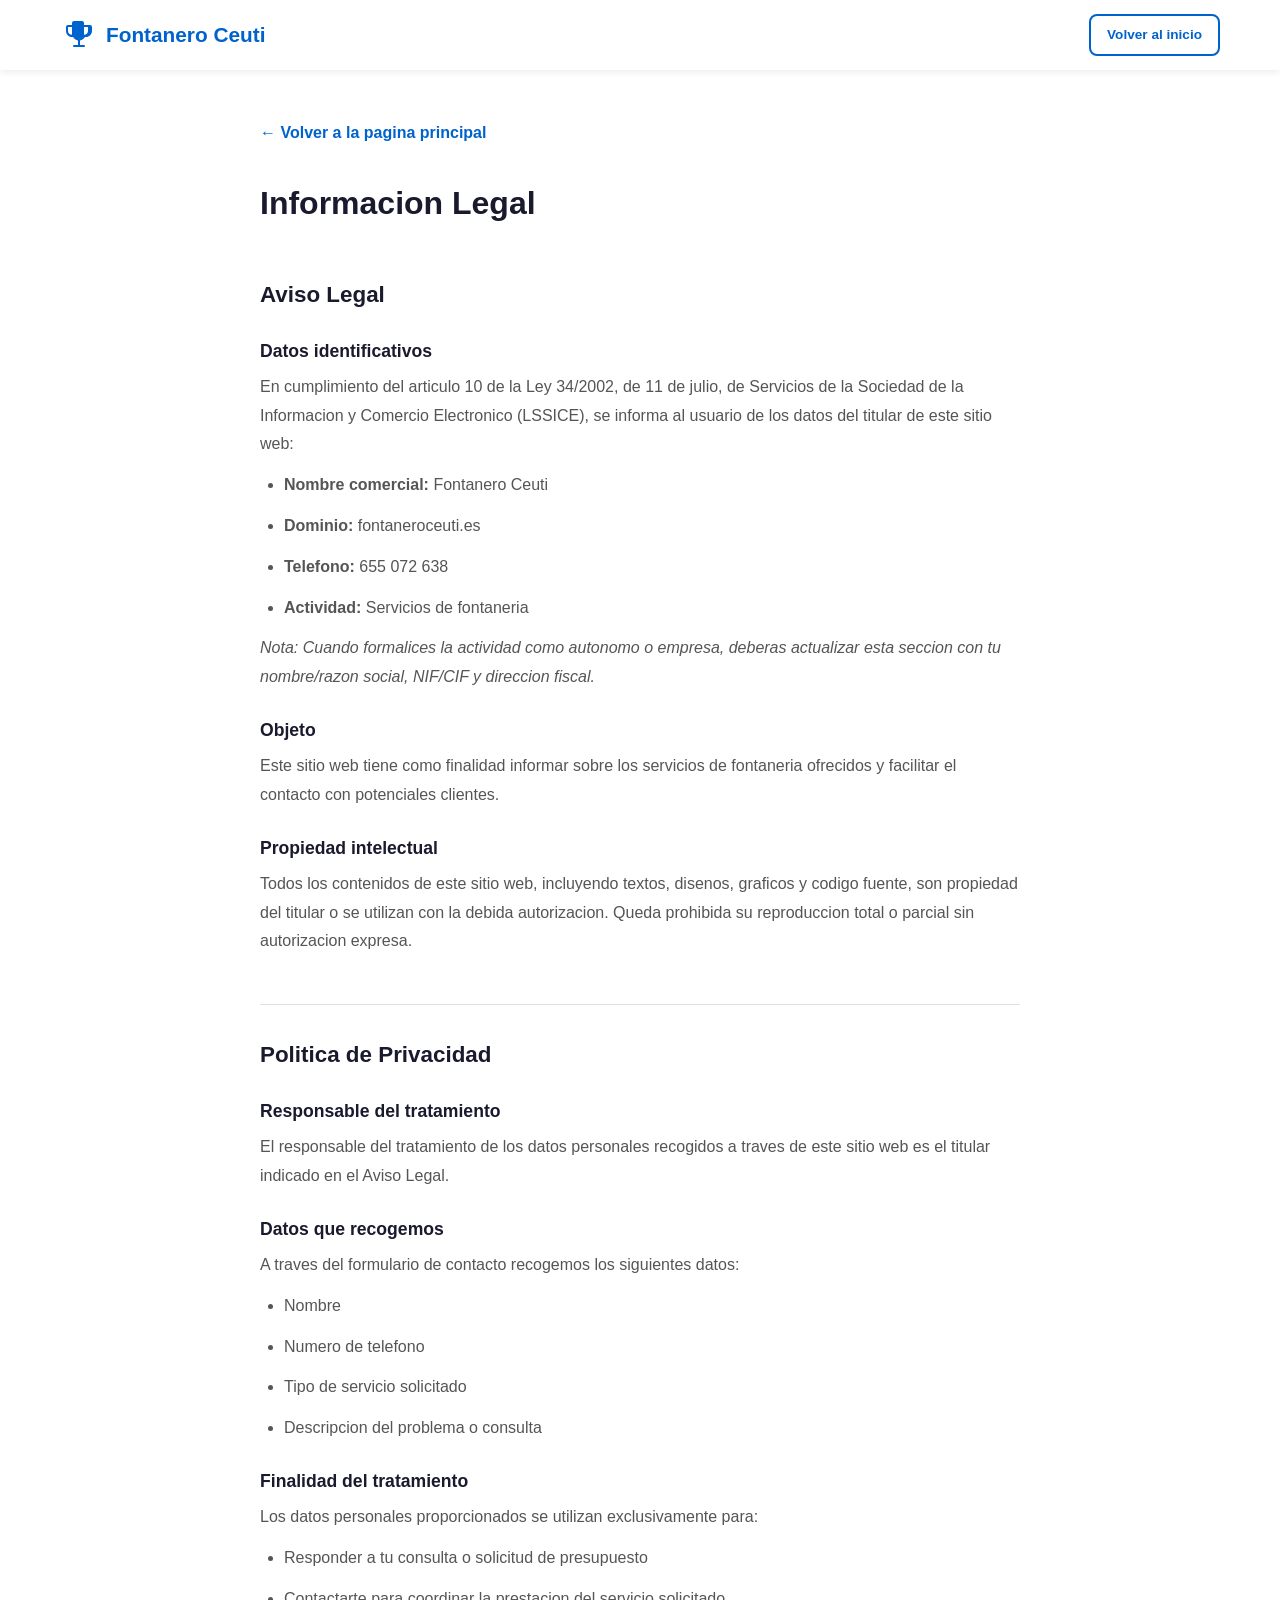
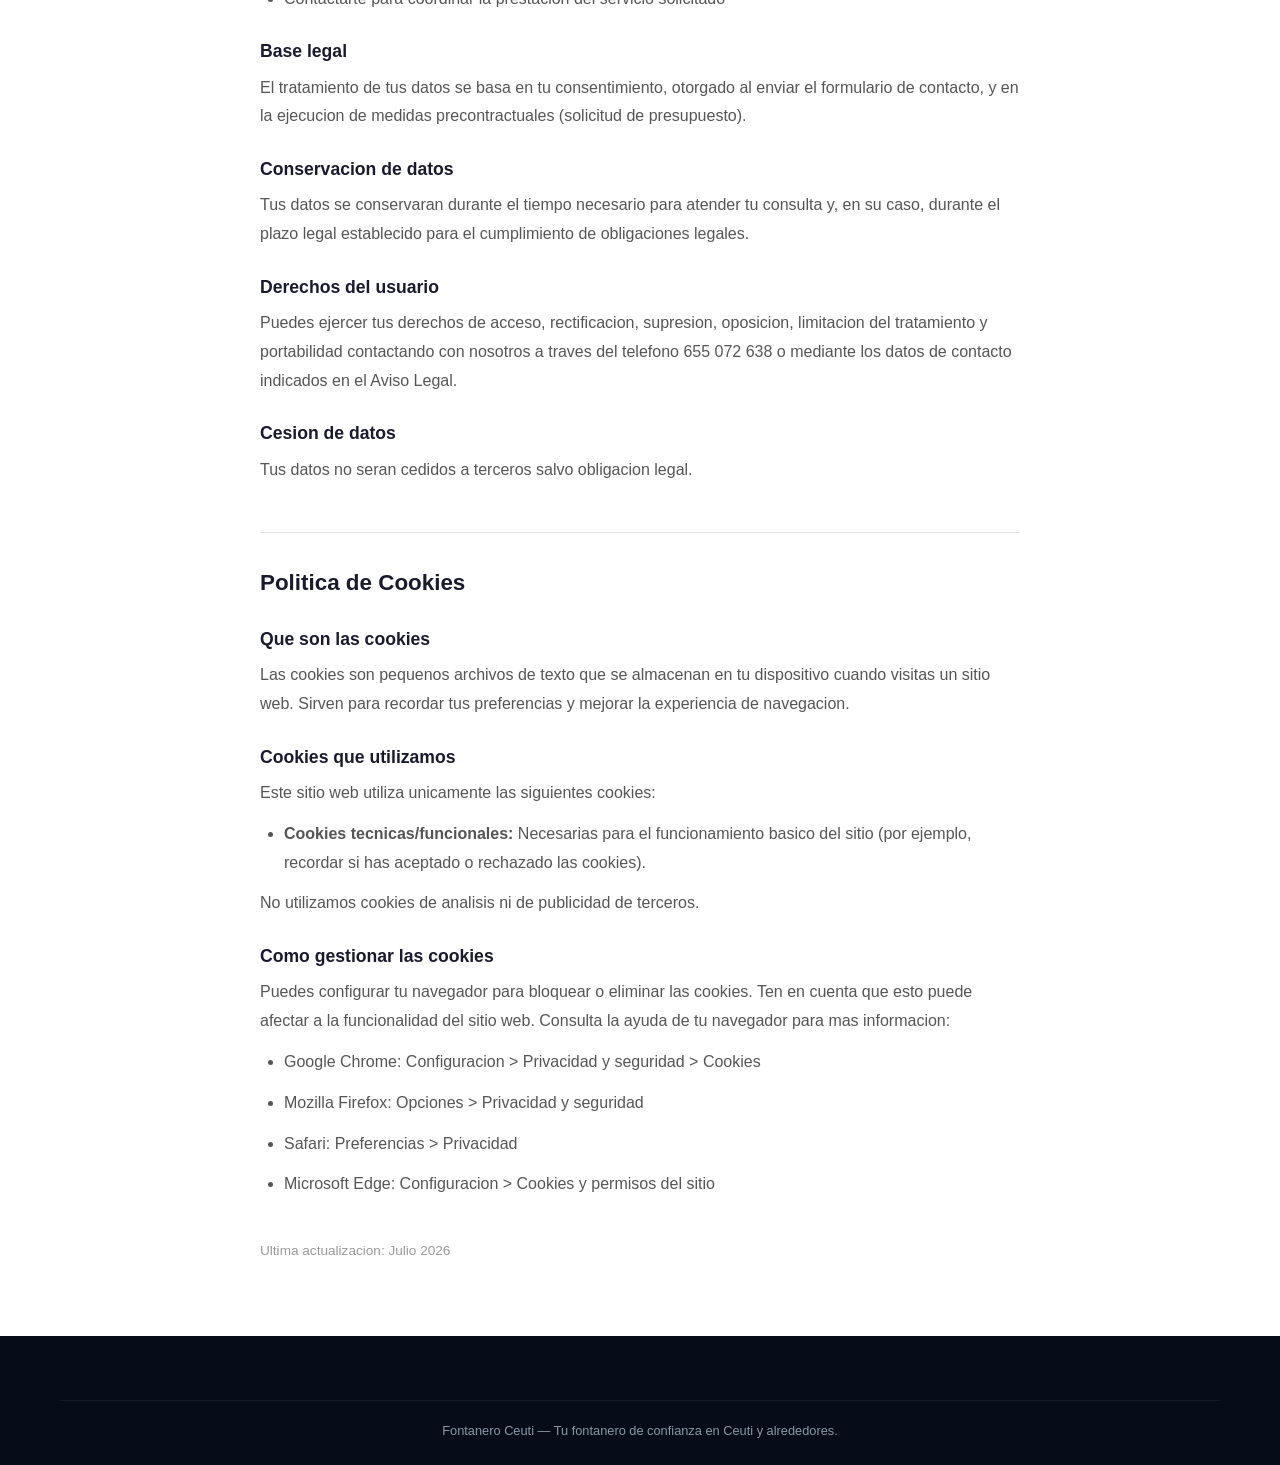
==== legal.html @ ca423b8e "Crear web fontaneroceuti.es - version inicial Web estatica HTML/CSS/JS para captacion de leads de fo" ====
<!DOCTYPE html>
<html lang="es">
<head>
  <meta charset="UTF-8">
  <meta name="viewport" content="width=device-width, initial-scale=1.0">
  <title>Aviso Legal y Politica de Privacidad | Fontanero Ceuti</title>
  <meta name="robots" content="noindex, nofollow">
  <link rel="icon" href="data:image/svg+xml,<svg xmlns='http://www.w3.org/2000/svg' viewBox='0 0 100 100'><text y='.9em' font-size='90'>🔧</text></svg>">
  <link rel="stylesheet" href="css/styles.css">
  <style>
    .legal { max-width: 800px; margin: 0 auto; padding: 120px 20px 60px; }
    .legal h1 { font-size: 2rem; margin-bottom: 40px; }
    .legal h2 { font-size: 1.4rem; margin-top: 48px; margin-bottom: 16px; padding-top: 32px; border-top: 1px solid var(--border); }
    .legal h2:first-of-type { border-top: none; padding-top: 0; }
    .legal h3 { font-size: 1.1rem; margin-top: 24px; margin-bottom: 8px; }
    .legal p, .legal li { color: var(--text-light); line-height: 1.8; margin-bottom: 12px; }
    .legal ul { padding-left: 24px; list-style: disc; }
    .legal a { color: var(--primary); }
    .legal__back { display: inline-flex; align-items: center; gap: 6px; margin-bottom: 32px; font-weight: 600; }
  </style>
</head>
<body>

  <!-- Header simplificado -->
  <header class="header">
    <div class="header__inner">
      <a href="index.html" class="header__logo">
        <svg viewBox="0 0 36 36" xmlns="http://www.w3.org/2000/svg"><path d="M28 8h-4V6a2 2 0 0 0-2-2h-8a2 2 0 0 0-2 2v2H8a2 2 0 0 0-2 2v4c0 3.3 2.7 6 6 6h1.1c1 1.8 2.8 3 4.9 3.5V28h-4a1 1 0 1 0 0 2h10a1 1 0 1 0 0-2h-4v-4.5c2.1-.5 3.9-1.7 4.9-3.5H26c3.3 0 6-2.7 6-6v-4a2 2 0 0 0-2-2zM8 14v-4h4v7.7A4 4 0 0 1 8 14zm20 0a4 4 0 0 1-4 3.7V10h4v4z"/></svg>
        Fontanero Ceuti
      </a>
      <a href="index.html" class="btn btn--outline" style="padding:8px 16px;font-size:0.85rem;">Volver al inicio</a>
    </div>
  </header>

  <div class="legal">
    <a href="index.html" class="legal__back">&larr; Volver a la pagina principal</a>

    <h1>Informacion Legal</h1>

    <!-- AVISO LEGAL -->
    <h2 id="aviso-legal">Aviso Legal</h2>

    <h3>Datos identificativos</h3>
    <p>En cumplimiento del articulo 10 de la Ley 34/2002, de 11 de julio, de Servicios de la Sociedad de la Informacion y Comercio Electronico (LSSICE), se informa al usuario de los datos del titular de este sitio web:</p>
    <ul>
      <li><strong>Nombre comercial:</strong> Fontanero Ceuti</li>
      <li><strong>Dominio:</strong> fontaneroceuti.es</li>
      <li><strong>Telefono:</strong> 655 072 638</li>
      <li><strong>Actividad:</strong> Servicios de fontaneria</li>
    </ul>
    <p><em>Nota: Cuando formalices la actividad como autonomo o empresa, deberas actualizar esta seccion con tu nombre/razon social, NIF/CIF y direccion fiscal.</em></p>

    <h3>Objeto</h3>
    <p>Este sitio web tiene como finalidad informar sobre los servicios de fontaneria ofrecidos y facilitar el contacto con potenciales clientes.</p>

    <h3>Propiedad intelectual</h3>
    <p>Todos los contenidos de este sitio web, incluyendo textos, disenos, graficos y codigo fuente, son propiedad del titular o se utilizan con la debida autorizacion. Queda prohibida su reproduccion total o parcial sin autorizacion expresa.</p>

    <!-- POLITICA DE PRIVACIDAD -->
    <h2 id="privacidad">Politica de Privacidad</h2>

    <h3>Responsable del tratamiento</h3>
    <p>El responsable del tratamiento de los datos personales recogidos a traves de este sitio web es el titular indicado en el Aviso Legal.</p>

    <h3>Datos que recogemos</h3>
    <p>A traves del formulario de contacto recogemos los siguientes datos:</p>
    <ul>
      <li>Nombre</li>
      <li>Numero de telefono</li>
      <li>Tipo de servicio solicitado</li>
      <li>Descripcion del problema o consulta</li>
    </ul>

    <h3>Finalidad del tratamiento</h3>
    <p>Los datos personales proporcionados se utilizan exclusivamente para:</p>
    <ul>
      <li>Responder a tu consulta o solicitud de presupuesto</li>
      <li>Contactarte para coordinar la prestacion del servicio solicitado</li>
    </ul>

    <h3>Base legal</h3>
    <p>El tratamiento de tus datos se basa en tu consentimiento, otorgado al enviar el formulario de contacto, y en la ejecucion de medidas precontractuales (solicitud de presupuesto).</p>

    <h3>Conservacion de datos</h3>
    <p>Tus datos se conservaran durante el tiempo necesario para atender tu consulta y, en su caso, durante el plazo legal establecido para el cumplimiento de obligaciones legales.</p>

    <h3>Derechos del usuario</h3>
    <p>Puedes ejercer tus derechos de acceso, rectificacion, supresion, oposicion, limitacion del tratamiento y portabilidad contactando con nosotros a traves del telefono 655 072 638 o mediante los datos de contacto indicados en el Aviso Legal.</p>

    <h3>Cesion de datos</h3>
    <p>Tus datos no seran cedidos a terceros salvo obligacion legal.</p>

    <!-- POLITICA DE COOKIES -->
    <h2 id="cookies">Politica de Cookies</h2>

    <h3>Que son las cookies</h3>
    <p>Las cookies son pequenos archivos de texto que se almacenan en tu dispositivo cuando visitas un sitio web. Sirven para recordar tus preferencias y mejorar la experiencia de navegacion.</p>

    <h3>Cookies que utilizamos</h3>
    <p>Este sitio web utiliza unicamente las siguientes cookies:</p>
    <ul>
      <li><strong>Cookies tecnicas/funcionales:</strong> Necesarias para el funcionamiento basico del sitio (por ejemplo, recordar si has aceptado o rechazado las cookies).</li>
    </ul>
    <p>No utilizamos cookies de analisis ni de publicidad de terceros.</p>

    <h3>Como gestionar las cookies</h3>
    <p>Puedes configurar tu navegador para bloquear o eliminar las cookies. Ten en cuenta que esto puede afectar a la funcionalidad del sitio web. Consulta la ayuda de tu navegador para mas informacion:</p>
    <ul>
      <li>Google Chrome: Configuracion > Privacidad y seguridad > Cookies</li>
      <li>Mozilla Firefox: Opciones > Privacidad y seguridad</li>
      <li>Safari: Preferencias > Privacidad</li>
      <li>Microsoft Edge: Configuracion > Cookies y permisos del sitio</li>
    </ul>

    <p style="margin-top:40px;font-size:0.85rem;color:#999;">Ultima actualizacion: Julio 2026</p>
  </div>

  <footer class="footer">
    <div class="container">
      <div class="footer__copy">
        Fontanero Ceuti &mdash; Tu fontanero de confianza en Ceuti y alrededores.
      </div>
    </div>
  </footer>

</body>
</html>
---- css/styles.css ----
/* ============================================
   FONTANERO CEUTI - Estilos principales
   ============================================ */

/* --- Variables --- */
:root {
  --primary: #0062cc;
  --primary-dark: #004a99;
  --primary-light: #e8f0fe;
  --accent: #25d366;
  --accent-dark: #1da851;
  --urgent: #dc3545;
  --text: #1a1a2e;
  --text-light: #555;
  --bg: #ffffff;
  --bg-alt: #f5f7fa;
  --bg-dark: #0f1b2d;
  --border: #dee2e6;
  --shadow: 0 2px 8px rgba(0,0,0,0.08);
  --shadow-lg: 0 8px 30px rgba(0,0,0,0.12);
  --radius: 8px;
  --radius-lg: 16px;
  --transition: 0.3s ease;
  --max-width: 1200px;
  --header-h: 70px;
}

/* --- Reset --- */
*,
*::before,
*::after {
  margin: 0;
  padding: 0;
  box-sizing: border-box;
}

html {
  scroll-behavior: smooth;
  scroll-padding-top: var(--header-h);
}

body {
  font-family: -apple-system, BlinkMacSystemFont, 'Segoe UI', Roboto, 'Helvetica Neue', Arial, sans-serif;
  font-size: 16px;
  line-height: 1.6;
  color: var(--text);
  background: var(--bg);
  -webkit-font-smoothing: antialiased;
}

img {
  max-width: 100%;
  height: auto;
  display: block;
}

a {
  color: var(--primary);
  text-decoration: none;
  transition: color var(--transition);
}

a:hover { color: var(--primary-dark); }

ul { list-style: none; }

/* --- Utilidades --- */
.container {
  width: 100%;
  max-width: var(--max-width);
  margin: 0 auto;
  padding: 0 20px;
}

.section {
  padding: 80px 0;
}

.section--alt {
  background: var(--bg-alt);
}

.section--dark {
  background: var(--bg-dark);
  color: #fff;
}

.section__badge {
  display: inline-block;
  background: var(--primary);
  color: #fff;
  font-size: 0.75rem;
  font-weight: 700;
  text-transform: uppercase;
  letter-spacing: 1.5px;
  padding: 6px 16px;
  border-radius: 50px;
  margin-bottom: 16px;
}

.section__title {
  font-size: clamp(1.8rem, 4vw, 2.5rem);
  font-weight: 800;
  line-height: 1.2;
  margin-bottom: 16px;
}

.section__subtitle {
  font-size: 1.1rem;
  color: var(--text-light);
  max-width: 700px;
  margin-bottom: 40px;
}

.section--dark .section__subtitle {
  color: #b0bec5;
}

/* --- Botones --- */
.btn {
  display: inline-flex;
  align-items: center;
  gap: 8px;
  padding: 14px 28px;
  font-size: 1rem;
  font-weight: 600;
  border: none;
  border-radius: var(--radius);
  cursor: pointer;
  transition: all var(--transition);
  text-decoration: none;
  white-space: nowrap;
}

.btn--primary {
  background: var(--primary);
  color: #fff;
}
.btn--primary:hover {
  background: var(--primary-dark);
  color: #fff;
  transform: translateY(-2px);
  box-shadow: var(--shadow-lg);
}

.btn--whatsapp {
  background: var(--accent);
  color: #fff;
}
.btn--whatsapp:hover {
  background: var(--accent-dark);
  color: #fff;
  transform: translateY(-2px);
  box-shadow: var(--shadow-lg);
}

.btn--outline {
  background: transparent;
  color: var(--primary);
  border: 2px solid var(--primary);
}
.btn--outline:hover {
  background: var(--primary);
  color: #fff;
  transform: translateY(-2px);
}

.btn--urgent {
  background: var(--urgent);
  color: #fff;
  animation: pulse-urgent 2s infinite;
}
.btn--urgent:hover {
  background: #c82333;
  color: #fff;
}

@keyframes pulse-urgent {
  0%, 100% { box-shadow: 0 0 0 0 rgba(220,53,69,0.4); }
  50% { box-shadow: 0 0 0 10px rgba(220,53,69,0); }
}

/* --- Header --- */
.header {
  position: fixed;
  top: 0;
  left: 0;
  right: 0;
  height: var(--header-h);
  background: #fff;
  box-shadow: var(--shadow);
  z-index: 1000;
  transition: all var(--transition);
}

.header__inner {
  display: flex;
  align-items: center;
  justify-content: space-between;
  height: 100%;
  max-width: var(--max-width);
  margin: 0 auto;
  padding: 0 20px;
}

.header__logo {
  display: flex;
  align-items: center;
  gap: 10px;
  font-size: 1.3rem;
  font-weight: 800;
  color: var(--primary);
}

.header__logo svg {
  width: 36px;
  height: 36px;
  fill: var(--primary);
}

.nav { display: flex; align-items: center; gap: 8px; }

.nav__link {
  padding: 8px 14px;
  font-size: 0.9rem;
  font-weight: 500;
  color: var(--text);
  border-radius: var(--radius);
  transition: all var(--transition);
}
.nav__link:hover {
  color: var(--primary);
  background: var(--primary-light);
}

.header__cta {
  display: flex;
  align-items: center;
  gap: 10px;
}

.header__phone {
  display: flex;
  align-items: center;
  gap: 6px;
  font-weight: 700;
  color: var(--primary);
  font-size: 1.05rem;
}

.menu-toggle {
  display: none;
  background: none;
  border: none;
  cursor: pointer;
  padding: 8px;
}
.menu-toggle span {
  display: block;
  width: 24px;
  height: 2px;
  background: var(--text);
  margin: 6px 0;
  transition: all var(--transition);
}

/* --- Hero --- */
.hero {
  position: relative;
  min-height: 600px;
  display: flex;
  align-items: center;
  margin-top: var(--header-h);
  background: linear-gradient(135deg, #0a1628 0%, #0f2847 50%, #0d3b66 100%);
  overflow: hidden;
}

.hero::before {
  content: '';
  position: absolute;
  top: 0; left: 0; right: 0; bottom: 0;
  background:
    radial-gradient(circle at 20% 50%, rgba(0,98,204,0.15) 0%, transparent 50%),
    radial-gradient(circle at 80% 20%, rgba(0,98,204,0.1) 0%, transparent 40%);
}

.hero__content {
  position: relative;
  z-index: 1;
  max-width: 720px;
  padding: 60px 0;
}

.hero__badge {
  display: inline-flex;
  align-items: center;
  gap: 6px;
  background: rgba(255,255,255,0.1);
  border: 1px solid rgba(255,255,255,0.2);
  color: #fff;
  font-size: 0.85rem;
  font-weight: 600;
  padding: 8px 16px;
  border-radius: 50px;
  margin-bottom: 24px;
  backdrop-filter: blur(10px);
}

.hero__title {
  font-size: clamp(2.2rem, 5vw, 3.2rem);
  font-weight: 800;
  color: #fff;
  line-height: 1.15;
  margin-bottom: 20px;
}

.hero__title span {
  color: #4da6ff;
}

.hero__text {
  font-size: 1.15rem;
  color: #b0c4de;
  margin-bottom: 32px;
  max-width: 600px;
}

.hero__buttons {
  display: flex;
  gap: 16px;
  flex-wrap: wrap;
}

.hero__trust {
  display: flex;
  gap: 32px;
  margin-top: 40px;
  padding-top: 32px;
  border-top: 1px solid rgba(255,255,255,0.1);
}

.hero__trust-item {
  color: #b0c4de;
  font-size: 0.9rem;
  display: flex;
  align-items: center;
  gap: 8px;
}

.hero__trust-item strong {
  color: #fff;
  font-size: 1.3rem;
}

/* --- Cards Grid --- */
.cards-grid {
  display: grid;
  grid-template-columns: repeat(auto-fit, minmax(280px, 1fr));
  gap: 24px;
}

.card {
  background: #fff;
  border: 1px solid var(--border);
  border-radius: var(--radius-lg);
  padding: 32px;
  transition: all var(--transition);
}
.card:hover {
  transform: translateY(-4px);
  box-shadow: var(--shadow-lg);
  border-color: var(--primary);
}

.card__icon {
  width: 56px;
  height: 56px;
  background: var(--primary-light);
  border-radius: 12px;
  display: flex;
  align-items: center;
  justify-content: center;
  margin-bottom: 20px;
  font-size: 1.6rem;
}

.card__title {
  font-size: 1.2rem;
  font-weight: 700;
  margin-bottom: 12px;
}

.card__text {
  color: var(--text-light);
  font-size: 0.95rem;
  line-height: 1.6;
}

/* Cards en seccion oscura */
.section--dark .card {
  background: rgba(255,255,255,0.05);
  border-color: rgba(255,255,255,0.1);
}
.section--dark .card:hover {
  border-color: var(--primary);
  background: rgba(255,255,255,0.08);
}
.section--dark .card__title { color: #fff; }
.section--dark .card__text { color: #b0bec5; }
.section--dark .card__icon {
  background: rgba(0,98,204,0.2);
}

/* --- Servicios (4 columnas) --- */
.services-grid {
  display: grid;
  grid-template-columns: repeat(4, 1fr);
  gap: 24px;
}

.service-card {
  background: #fff;
  border: 1px solid var(--border);
  border-radius: var(--radius-lg);
  padding: 32px 24px;
  text-align: center;
  transition: all var(--transition);
}
.service-card:hover {
  transform: translateY(-4px);
  box-shadow: var(--shadow-lg);
  border-color: var(--primary);
}

.service-card__icon {
  width: 64px;
  height: 64px;
  margin: 0 auto 20px;
  background: var(--primary-light);
  border-radius: 50%;
  display: flex;
  align-items: center;
  justify-content: center;
  font-size: 1.8rem;
}

.service-card__title {
  font-size: 1.1rem;
  font-weight: 700;
  margin-bottom: 12px;
}

.service-card__text {
  color: var(--text-light);
  font-size: 0.9rem;
}

/* --- Obra Nueva (2 columnas) --- */
.obra-grid {
  display: grid;
  grid-template-columns: 1fr 1fr;
  gap: 40px;
  align-items: start;
}

.obra-list {
  background: var(--primary);
  color: #fff;
  border-radius: var(--radius-lg);
  padding: 40px;
}

.obra-list h3 {
  font-size: 1.3rem;
  margin-bottom: 20px;
}

.obra-list li {
  padding: 10px 0;
  padding-left: 28px;
  position: relative;
  font-size: 0.95rem;
}
.obra-list li::before {
  content: '\2713';
  position: absolute;
  left: 0;
  font-weight: 700;
}

.obra-info {
  padding: 40px;
  background: var(--bg-alt);
  border-radius: var(--radius-lg);
}

.obra-info h3 {
  font-size: 1.3rem;
  margin-bottom: 16px;
}

.obra-info p {
  color: var(--text-light);
  font-size: 0.95rem;
  line-height: 1.7;
  margin-bottom: 12px;
}

/* --- Stats --- */
.stats {
  display: grid;
  grid-template-columns: repeat(3, 1fr);
  gap: 24px;
  margin-top: 48px;
}

.stat {
  text-align: center;
  padding: 32px 16px;
  background: #fff;
  border-radius: var(--radius-lg);
  border: 1px solid var(--border);
}

.stat__number {
  font-size: clamp(2rem, 4vw, 3rem);
  font-weight: 800;
  color: var(--primary);
  line-height: 1;
}

.stat__label {
  font-size: 1rem;
  font-weight: 700;
  margin-top: 8px;
}

.stat__desc {
  font-size: 0.85rem;
  color: var(--text-light);
  margin-top: 4px;
}

/* --- Sobre nosotros --- */
.about-grid {
  display: grid;
  grid-template-columns: 1fr 1fr;
  gap: 60px;
  align-items: center;
}

.about__text p {
  color: var(--text-light);
  margin-bottom: 16px;
  line-height: 1.7;
}

.about__features {
  margin-top: 32px;
}

.about__feature {
  display: flex;
  gap: 16px;
  margin-bottom: 24px;
}

.about__feature-icon {
  flex-shrink: 0;
  width: 48px;
  height: 48px;
  background: var(--primary-light);
  border-radius: 10px;
  display: flex;
  align-items: center;
  justify-content: center;
  font-size: 1.3rem;
}

.about__feature h4 {
  font-size: 1rem;
  font-weight: 700;
  margin-bottom: 4px;
}

.about__feature p {
  font-size: 0.9rem;
  color: var(--text-light);
  margin: 0;
}

.about__image {
  background: linear-gradient(135deg, var(--primary-light) 0%, #d0e2f7 100%);
  border-radius: var(--radius-lg);
  height: 400px;
  display: flex;
  align-items: center;
  justify-content: center;
  font-size: 5rem;
}

/* --- Zona de cobertura --- */
.coverage-note {
  margin-top: 32px;
  background: var(--primary);
  color: #fff;
  border-radius: var(--radius-lg);
  padding: 24px 32px;
  font-size: 1rem;
  display: flex;
  align-items: center;
  gap: 12px;
}

/* --- Contacto --- */
.contact-grid {
  display: grid;
  grid-template-columns: 1fr 1fr;
  gap: 48px;
}

.contact-methods {
  display: flex;
  flex-direction: column;
  gap: 24px;
}

.contact-method {
  display: flex;
  gap: 16px;
  padding: 24px;
  background: #fff;
  border: 1px solid var(--border);
  border-radius: var(--radius-lg);
  transition: all var(--transition);
}
.contact-method:hover {
  box-shadow: var(--shadow);
  border-color: var(--primary);
}

.contact-method__icon {
  flex-shrink: 0;
  width: 48px;
  height: 48px;
  background: var(--primary-light);
  border-radius: 10px;
  display: flex;
  align-items: center;
  justify-content: center;
  font-size: 1.4rem;
}

.contact-method h4 {
  font-weight: 700;
  margin-bottom: 4px;
}

.contact-method p {
  color: var(--text-light);
  font-size: 0.9rem;
}

.contact-method a {
  font-weight: 600;
  font-size: 1.1rem;
}

/* --- Formulario --- */
.form {
  background: #fff;
  border: 1px solid var(--border);
  border-radius: var(--radius-lg);
  padding: 40px;
  box-shadow: var(--shadow);
}

.form__title {
  font-size: 1.4rem;
  font-weight: 700;
  margin-bottom: 8px;
}

.form__subtitle {
  color: var(--text-light);
  font-size: 0.9rem;
  margin-bottom: 28px;
}

.form__group {
  margin-bottom: 20px;
}

.form__label {
  display: block;
  font-size: 0.9rem;
  font-weight: 600;
  margin-bottom: 6px;
}

.form__input,
.form__select,
.form__textarea {
  width: 100%;
  padding: 12px 16px;
  border: 1px solid var(--border);
  border-radius: var(--radius);
  font-size: 1rem;
  font-family: inherit;
  transition: border-color var(--transition);
  background: #fff;
  color: var(--text);
}

.form__input:focus,
.form__select:focus,
.form__textarea:focus {
  outline: none;
  border-color: var(--primary);
  box-shadow: 0 0 0 3px rgba(0,98,204,0.1);
}

.form__textarea {
  resize: vertical;
  min-height: 100px;
}

.form__row {
  display: grid;
  grid-template-columns: 1fr 1fr;
  gap: 16px;
}

.form__submit {
  width: 100%;
  margin-top: 8px;
}

.form__privacy {
  font-size: 0.8rem;
  color: var(--text-light);
  margin-top: 12px;
}

.form__privacy a {
  color: var(--primary);
  text-decoration: underline;
}

.form__success {
  display: none;
  text-align: center;
  padding: 40px 20px;
}

.form__success.is-visible {
  display: block;
}

.form__success-icon {
  font-size: 3rem;
  margin-bottom: 16px;
}

.form__success h3 {
  font-size: 1.3rem;
  margin-bottom: 8px;
  color: var(--accent-dark);
}

.form__error {
  color: var(--urgent);
  font-size: 0.8rem;
  margin-top: 4px;
  display: none;
}

.form__input.is-invalid,
.form__select.is-invalid,
.form__textarea.is-invalid {
  border-color: var(--urgent);
}

.form__input.is-invalid + .form__error,
.form__select.is-invalid + .form__error,
.form__textarea.is-invalid + .form__error {
  display: block;
}

/* --- CTA Final --- */
.cta-final {
  text-align: center;
  padding: 80px 0;
  background: linear-gradient(135deg, #0a1628 0%, #0f2847 100%);
  color: #fff;
}

.cta-final__title {
  font-size: clamp(1.8rem, 4vw, 2.5rem);
  font-weight: 800;
  margin-bottom: 16px;
}

.cta-final__text {
  font-size: 1.1rem;
  color: #b0c4de;
  max-width: 600px;
  margin: 0 auto 32px;
}

.cta-final__buttons {
  display: flex;
  gap: 16px;
  justify-content: center;
  flex-wrap: wrap;
}

.cta-final__features {
  display: flex;
  gap: 40px;
  justify-content: center;
  margin-top: 40px;
  flex-wrap: wrap;
}

.cta-final__feature {
  font-size: 0.95rem;
  color: #b0c4de;
  display: flex;
  align-items: center;
  gap: 8px;
}

/* --- Footer --- */
.footer {
  background: #060d18;
  color: #8899a6;
  padding: 40px 0 24px;
  font-size: 0.9rem;
}

.footer__inner {
  display: flex;
  justify-content: space-between;
  align-items: center;
  flex-wrap: wrap;
  gap: 16px;
}

.footer__brand {
  font-weight: 700;
  color: #fff;
  font-size: 1rem;
}

.footer__links {
  display: flex;
  gap: 24px;
}

.footer__links a {
  color: #8899a6;
  font-size: 0.85rem;
  transition: color var(--transition);
}
.footer__links a:hover { color: #fff; }

.footer__copy {
  width: 100%;
  text-align: center;
  margin-top: 24px;
  padding-top: 20px;
  border-top: 1px solid rgba(255,255,255,0.06);
  font-size: 0.8rem;
}

/* --- WhatsApp flotante --- */
.whatsapp-float {
  position: fixed;
  bottom: 24px;
  right: 24px;
  width: 60px;
  height: 60px;
  background: var(--accent);
  border-radius: 50%;
  display: flex;
  align-items: center;
  justify-content: center;
  box-shadow: 0 4px 12px rgba(37,211,102,0.4);
  z-index: 999;
  transition: all var(--transition);
  animation: whatsapp-bounce 3s infinite;
}
.whatsapp-float:hover {
  transform: scale(1.1);
  box-shadow: 0 6px 20px rgba(37,211,102,0.5);
}
.whatsapp-float svg {
  width: 32px;
  height: 32px;
  fill: #fff;
}

@keyframes whatsapp-bounce {
  0%, 100% { transform: translateY(0); }
  15% { transform: translateY(-8px); }
  30% { transform: translateY(0); }
}

/* --- Cookie Banner --- */
.cookie-banner {
  position: fixed;
  bottom: 0;
  left: 0;
  right: 0;
  background: #1a1a2e;
  color: #ccc;
  padding: 16px 24px;
  z-index: 10000;
  display: none;
  align-items: center;
  justify-content: space-between;
  gap: 16px;
  font-size: 0.9rem;
  box-shadow: 0 -4px 12px rgba(0,0,0,0.2);
}

.cookie-banner.is-visible {
  display: flex;
}

.cookie-banner a {
  color: #4da6ff;
  text-decoration: underline;
}

.cookie-banner__buttons {
  display: flex;
  gap: 12px;
  flex-shrink: 0;
}

/* --- Scroll animations --- */
.fade-in {
  opacity: 0;
  transform: translateY(24px);
  transition: opacity 0.6s ease, transform 0.6s ease;
}
.fade-in.is-visible {
  opacity: 1;
  transform: translateY(0);
}

/* ============================================
   RESPONSIVE
   ============================================ */

@media (max-width: 1024px) {
  .services-grid {
    grid-template-columns: repeat(2, 1fr);
  }
}

@media (max-width: 768px) {
  :root { --header-h: 60px; }

  .nav {
    display: none;
    position: fixed;
    top: var(--header-h);
    left: 0;
    right: 0;
    background: #fff;
    flex-direction: column;
    padding: 20px;
    box-shadow: var(--shadow-lg);
    border-top: 1px solid var(--border);
  }
  .nav.is-open { display: flex; }

  .nav__link {
    padding: 12px 16px;
    font-size: 1rem;
  }

  .menu-toggle { display: block; }

  .header__cta .btn { display: none; }
  .header__phone { font-size: 0.95rem; }

  .hero { min-height: auto; }
  .hero__content { padding: 40px 0; }
  .hero__trust { flex-direction: column; gap: 16px; }

  .services-grid {
    grid-template-columns: 1fr;
  }

  .obra-grid,
  .about-grid,
  .contact-grid {
    grid-template-columns: 1fr;
  }

  .stats {
    grid-template-columns: 1fr;
  }

  .form__row {
    grid-template-columns: 1fr;
  }

  .footer__inner {
    flex-direction: column;
    text-align: center;
  }

  .footer__links {
    flex-wrap: wrap;
    justify-content: center;
  }

  .cookie-banner {
    flex-direction: column;
    text-align: center;
  }
}

@media (max-width: 480px) {
  .section { padding: 48px 0; }

  .hero__buttons {
    flex-direction: column;
  }
  .hero__buttons .btn {
    justify-content: center;
    width: 100%;
  }

  .cta-final__buttons {
    flex-direction: column;
    align-items: center;
  }
  .cta-final__buttons .btn {
    width: 100%;
    max-width: 300px;
    justify-content: center;
  }

  .cta-final__features {
    flex-direction: column;
    align-items: center;
    gap: 16px;
  }
}
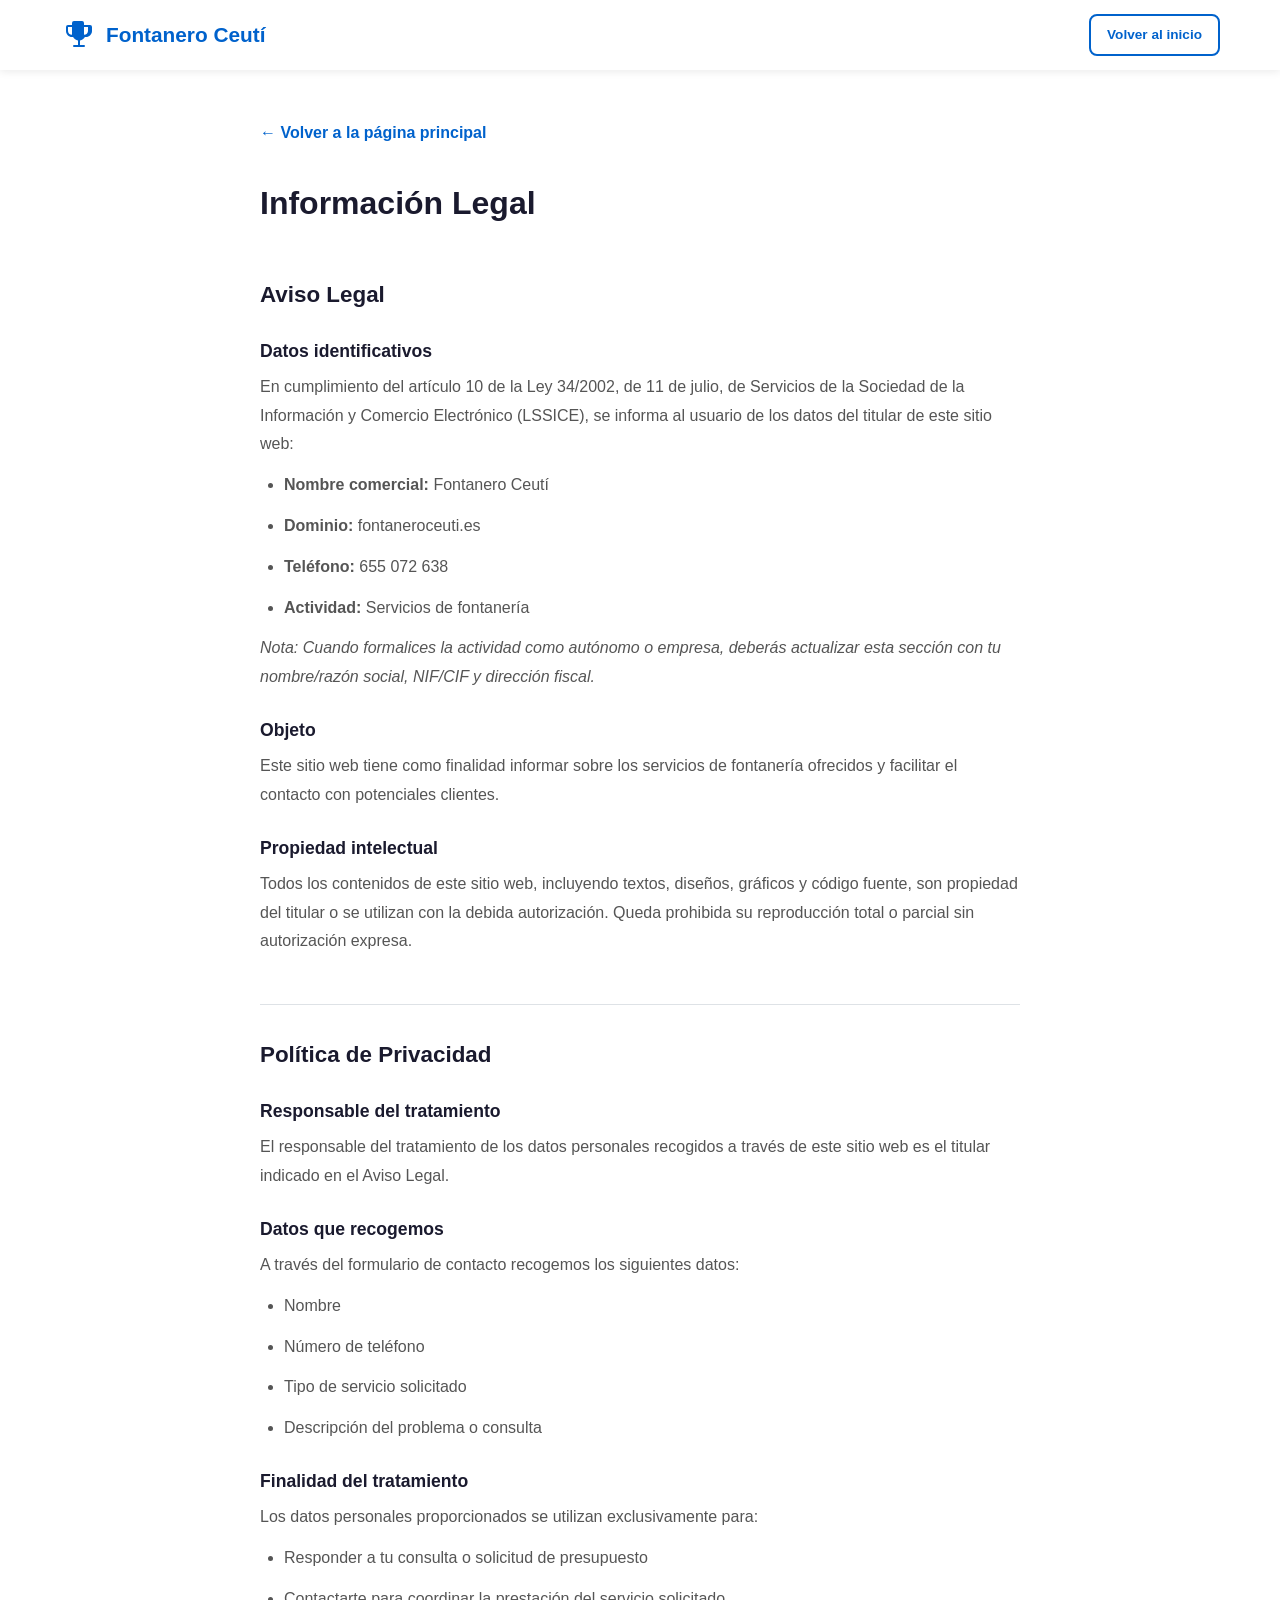
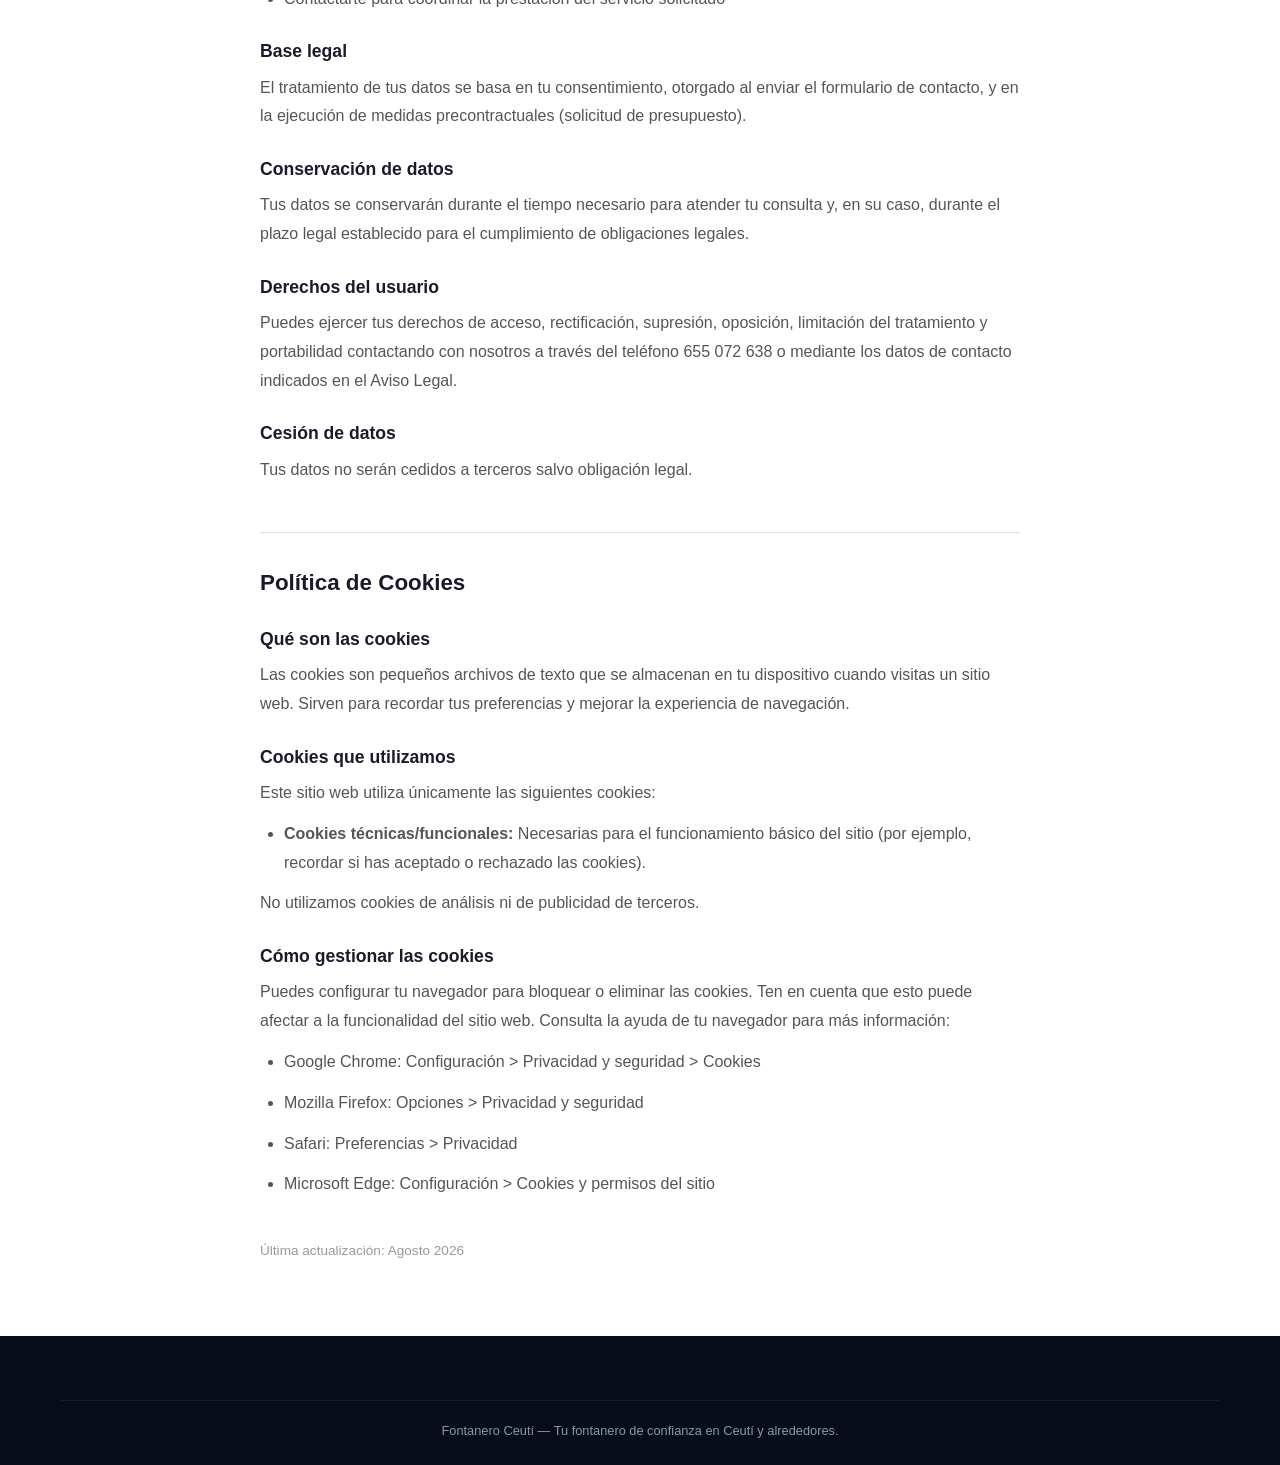
==== commit a8030d4c: "Corregir tildes y eñes en toda la web + activar Netlify Forms - Añadidas todas las tildes (á, é, í, " ====
--- a/legal.html
+++ b/legal.html
@@ -3,7 +3,7 @@
 <head>
   <meta charset="UTF-8">
   <meta name="viewport" content="width=device-width, initial-scale=1.0">
-  <title>Aviso Legal y Politica de Privacidad | Fontanero Ceuti</title>
+  <title>Aviso Legal y Política de Privacidad | Fontanero Ceutí</title>
   <meta name="robots" content="noindex, nofollow">
   <link rel="icon" href="data:image/svg+xml,<svg xmlns='http://www.w3.org/2000/svg' viewBox='0 0 100 100'><text y='.9em' font-size='90'>🔧</text></svg>">
   <link rel="stylesheet" href="css/styles.css">
@@ -26,99 +26,99 @@
     <div class="header__inner">
       <a href="index.html" class="header__logo">
         <svg viewBox="0 0 36 36" xmlns="http://www.w3.org/2000/svg"><path d="M28 8h-4V6a2 2 0 0 0-2-2h-8a2 2 0 0 0-2 2v2H8a2 2 0 0 0-2 2v4c0 3.3 2.7 6 6 6h1.1c1 1.8 2.8 3 4.9 3.5V28h-4a1 1 0 1 0 0 2h10a1 1 0 1 0 0-2h-4v-4.5c2.1-.5 3.9-1.7 4.9-3.5H26c3.3 0 6-2.7 6-6v-4a2 2 0 0 0-2-2zM8 14v-4h4v7.7A4 4 0 0 1 8 14zm20 0a4 4 0 0 1-4 3.7V10h4v4z"/></svg>
-        Fontanero Ceuti
+        Fontanero Ceutí
       </a>
       <a href="index.html" class="btn btn--outline" style="padding:8px 16px;font-size:0.85rem;">Volver al inicio</a>
     </div>
   </header>
 
   <div class="legal">
-    <a href="index.html" class="legal__back">&larr; Volver a la pagina principal</a>
+    <a href="index.html" class="legal__back">&larr; Volver a la página principal</a>
 
-    <h1>Informacion Legal</h1>
+    <h1>Información Legal</h1>
 
     <!-- AVISO LEGAL -->
     <h2 id="aviso-legal">Aviso Legal</h2>
 
     <h3>Datos identificativos</h3>
-    <p>En cumplimiento del articulo 10 de la Ley 34/2002, de 11 de julio, de Servicios de la Sociedad de la Informacion y Comercio Electronico (LSSICE), se informa al usuario de los datos del titular de este sitio web:</p>
+    <p>En cumplimiento del artículo 10 de la Ley 34/2002, de 11 de julio, de Servicios de la Sociedad de la Información y Comercio Electrónico (LSSICE), se informa al usuario de los datos del titular de este sitio web:</p>
     <ul>
-      <li><strong>Nombre comercial:</strong> Fontanero Ceuti</li>
+      <li><strong>Nombre comercial:</strong> Fontanero Ceutí</li>
       <li><strong>Dominio:</strong> fontaneroceuti.es</li>
-      <li><strong>Telefono:</strong> 655 072 638</li>
-      <li><strong>Actividad:</strong> Servicios de fontaneria</li>
+      <li><strong>Teléfono:</strong> 655 072 638</li>
+      <li><strong>Actividad:</strong> Servicios de fontanería</li>
     </ul>
-    <p><em>Nota: Cuando formalices la actividad como autonomo o empresa, deberas actualizar esta seccion con tu nombre/razon social, NIF/CIF y direccion fiscal.</em></p>
+    <p><em>Nota: Cuando formalices la actividad como autónomo o empresa, deberás actualizar esta sección con tu nombre/razón social, NIF/CIF y dirección fiscal.</em></p>
 
     <h3>Objeto</h3>
-    <p>Este sitio web tiene como finalidad informar sobre los servicios de fontaneria ofrecidos y facilitar el contacto con potenciales clientes.</p>
+    <p>Este sitio web tiene como finalidad informar sobre los servicios de fontanería ofrecidos y facilitar el contacto con potenciales clientes.</p>
 
     <h3>Propiedad intelectual</h3>
-    <p>Todos los contenidos de este sitio web, incluyendo textos, disenos, graficos y codigo fuente, son propiedad del titular o se utilizan con la debida autorizacion. Queda prohibida su reproduccion total o parcial sin autorizacion expresa.</p>
+    <p>Todos los contenidos de este sitio web, incluyendo textos, diseños, gráficos y código fuente, son propiedad del titular o se utilizan con la debida autorización. Queda prohibida su reproducción total o parcial sin autorización expresa.</p>
 
-    <!-- POLITICA DE PRIVACIDAD -->
-    <h2 id="privacidad">Politica de Privacidad</h2>
+    <!-- POLÍTICA DE PRIVACIDAD -->
+    <h2 id="privacidad">Política de Privacidad</h2>
 
     <h3>Responsable del tratamiento</h3>
-    <p>El responsable del tratamiento de los datos personales recogidos a traves de este sitio web es el titular indicado en el Aviso Legal.</p>
+    <p>El responsable del tratamiento de los datos personales recogidos a través de este sitio web es el titular indicado en el Aviso Legal.</p>
 
     <h3>Datos que recogemos</h3>
-    <p>A traves del formulario de contacto recogemos los siguientes datos:</p>
+    <p>A través del formulario de contacto recogemos los siguientes datos:</p>
     <ul>
       <li>Nombre</li>
-      <li>Numero de telefono</li>
+      <li>Número de teléfono</li>
       <li>Tipo de servicio solicitado</li>
-      <li>Descripcion del problema o consulta</li>
+      <li>Descripción del problema o consulta</li>
     </ul>
 
     <h3>Finalidad del tratamiento</h3>
     <p>Los datos personales proporcionados se utilizan exclusivamente para:</p>
     <ul>
       <li>Responder a tu consulta o solicitud de presupuesto</li>
-      <li>Contactarte para coordinar la prestacion del servicio solicitado</li>
+      <li>Contactarte para coordinar la prestación del servicio solicitado</li>
     </ul>
 
     <h3>Base legal</h3>
-    <p>El tratamiento de tus datos se basa en tu consentimiento, otorgado al enviar el formulario de contacto, y en la ejecucion de medidas precontractuales (solicitud de presupuesto).</p>
+    <p>El tratamiento de tus datos se basa en tu consentimiento, otorgado al enviar el formulario de contacto, y en la ejecución de medidas precontractuales (solicitud de presupuesto).</p>
 
-    <h3>Conservacion de datos</h3>
-    <p>Tus datos se conservaran durante el tiempo necesario para atender tu consulta y, en su caso, durante el plazo legal establecido para el cumplimiento de obligaciones legales.</p>
+    <h3>Conservación de datos</h3>
+    <p>Tus datos se conservarán durante el tiempo necesario para atender tu consulta y, en su caso, durante el plazo legal establecido para el cumplimiento de obligaciones legales.</p>
 
     <h3>Derechos del usuario</h3>
-    <p>Puedes ejercer tus derechos de acceso, rectificacion, supresion, oposicion, limitacion del tratamiento y portabilidad contactando con nosotros a traves del telefono 655 072 638 o mediante los datos de contacto indicados en el Aviso Legal.</p>
+    <p>Puedes ejercer tus derechos de acceso, rectificación, supresión, oposición, limitación del tratamiento y portabilidad contactando con nosotros a través del teléfono 655 072 638 o mediante los datos de contacto indicados en el Aviso Legal.</p>
 
-    <h3>Cesion de datos</h3>
-    <p>Tus datos no seran cedidos a terceros salvo obligacion legal.</p>
+    <h3>Cesión de datos</h3>
+    <p>Tus datos no serán cedidos a terceros salvo obligación legal.</p>
 
-    <!-- POLITICA DE COOKIES -->
-    <h2 id="cookies">Politica de Cookies</h2>
+    <!-- POLÍTICA DE COOKIES -->
+    <h2 id="cookies">Política de Cookies</h2>
 
-    <h3>Que son las cookies</h3>
-    <p>Las cookies son pequenos archivos de texto que se almacenan en tu dispositivo cuando visitas un sitio web. Sirven para recordar tus preferencias y mejorar la experiencia de navegacion.</p>
+    <h3>Qué son las cookies</h3>
+    <p>Las cookies son pequeños archivos de texto que se almacenan en tu dispositivo cuando visitas un sitio web. Sirven para recordar tus preferencias y mejorar la experiencia de navegación.</p>
 
     <h3>Cookies que utilizamos</h3>
-    <p>Este sitio web utiliza unicamente las siguientes cookies:</p>
+    <p>Este sitio web utiliza únicamente las siguientes cookies:</p>
     <ul>
-      <li><strong>Cookies tecnicas/funcionales:</strong> Necesarias para el funcionamiento basico del sitio (por ejemplo, recordar si has aceptado o rechazado las cookies).</li>
+      <li><strong>Cookies técnicas/funcionales:</strong> Necesarias para el funcionamiento básico del sitio (por ejemplo, recordar si has aceptado o rechazado las cookies).</li>
     </ul>
-    <p>No utilizamos cookies de analisis ni de publicidad de terceros.</p>
+    <p>No utilizamos cookies de análisis ni de publicidad de terceros.</p>
 
-    <h3>Como gestionar las cookies</h3>
-    <p>Puedes configurar tu navegador para bloquear o eliminar las cookies. Ten en cuenta que esto puede afectar a la funcionalidad del sitio web. Consulta la ayuda de tu navegador para mas informacion:</p>
+    <h3>Cómo gestionar las cookies</h3>
+    <p>Puedes configurar tu navegador para bloquear o eliminar las cookies. Ten en cuenta que esto puede afectar a la funcionalidad del sitio web. Consulta la ayuda de tu navegador para más información:</p>
     <ul>
-      <li>Google Chrome: Configuracion > Privacidad y seguridad > Cookies</li>
+      <li>Google Chrome: Configuración > Privacidad y seguridad > Cookies</li>
       <li>Mozilla Firefox: Opciones > Privacidad y seguridad</li>
       <li>Safari: Preferencias > Privacidad</li>
-      <li>Microsoft Edge: Configuracion > Cookies y permisos del sitio</li>
+      <li>Microsoft Edge: Configuración > Cookies y permisos del sitio</li>
     </ul>
 
-    <p style="margin-top:40px;font-size:0.85rem;color:#999;">Ultima actualizacion: Julio 2026</p>
+    <p style="margin-top:40px;font-size:0.85rem;color:#999;">Última actualización: Agosto 2026</p>
   </div>
 
   <footer class="footer">
     <div class="container">
       <div class="footer__copy">
-        Fontanero Ceuti &mdash; Tu fontanero de confianza en Ceuti y alrededores.
+        Fontanero Ceutí &mdash; Tu fontanero de confianza en Ceutí y alrededores.
       </div>
     </div>
   </footer>
--- a/css/styles.css
+++ b/css/styles.css
@@ -271,7 +271,7 @@
   display: flex;
   align-items: center;
   margin-top: var(--header-h);
-  background: linear-gradient(135deg, #0a1628 0%, #0f2847 50%, #0d3b66 100%);
+  background: url('../img/Plumber_working_on_copper_pipes_202608010024.jpeg') center/cover no-repeat;
   overflow: hidden;
 }
 
@@ -279,9 +279,7 @@
   content: '';
   position: absolute;
   top: 0; left: 0; right: 0; bottom: 0;
-  background:
-    radial-gradient(circle at 20% 50%, rgba(0,98,204,0.15) 0%, transparent 50%),
-    radial-gradient(circle at 80% 20%, rgba(0,98,204,0.1) 0%, transparent 40%);
+  background: rgba(10, 22, 40, 0.75);
 }
 
 .hero__content {
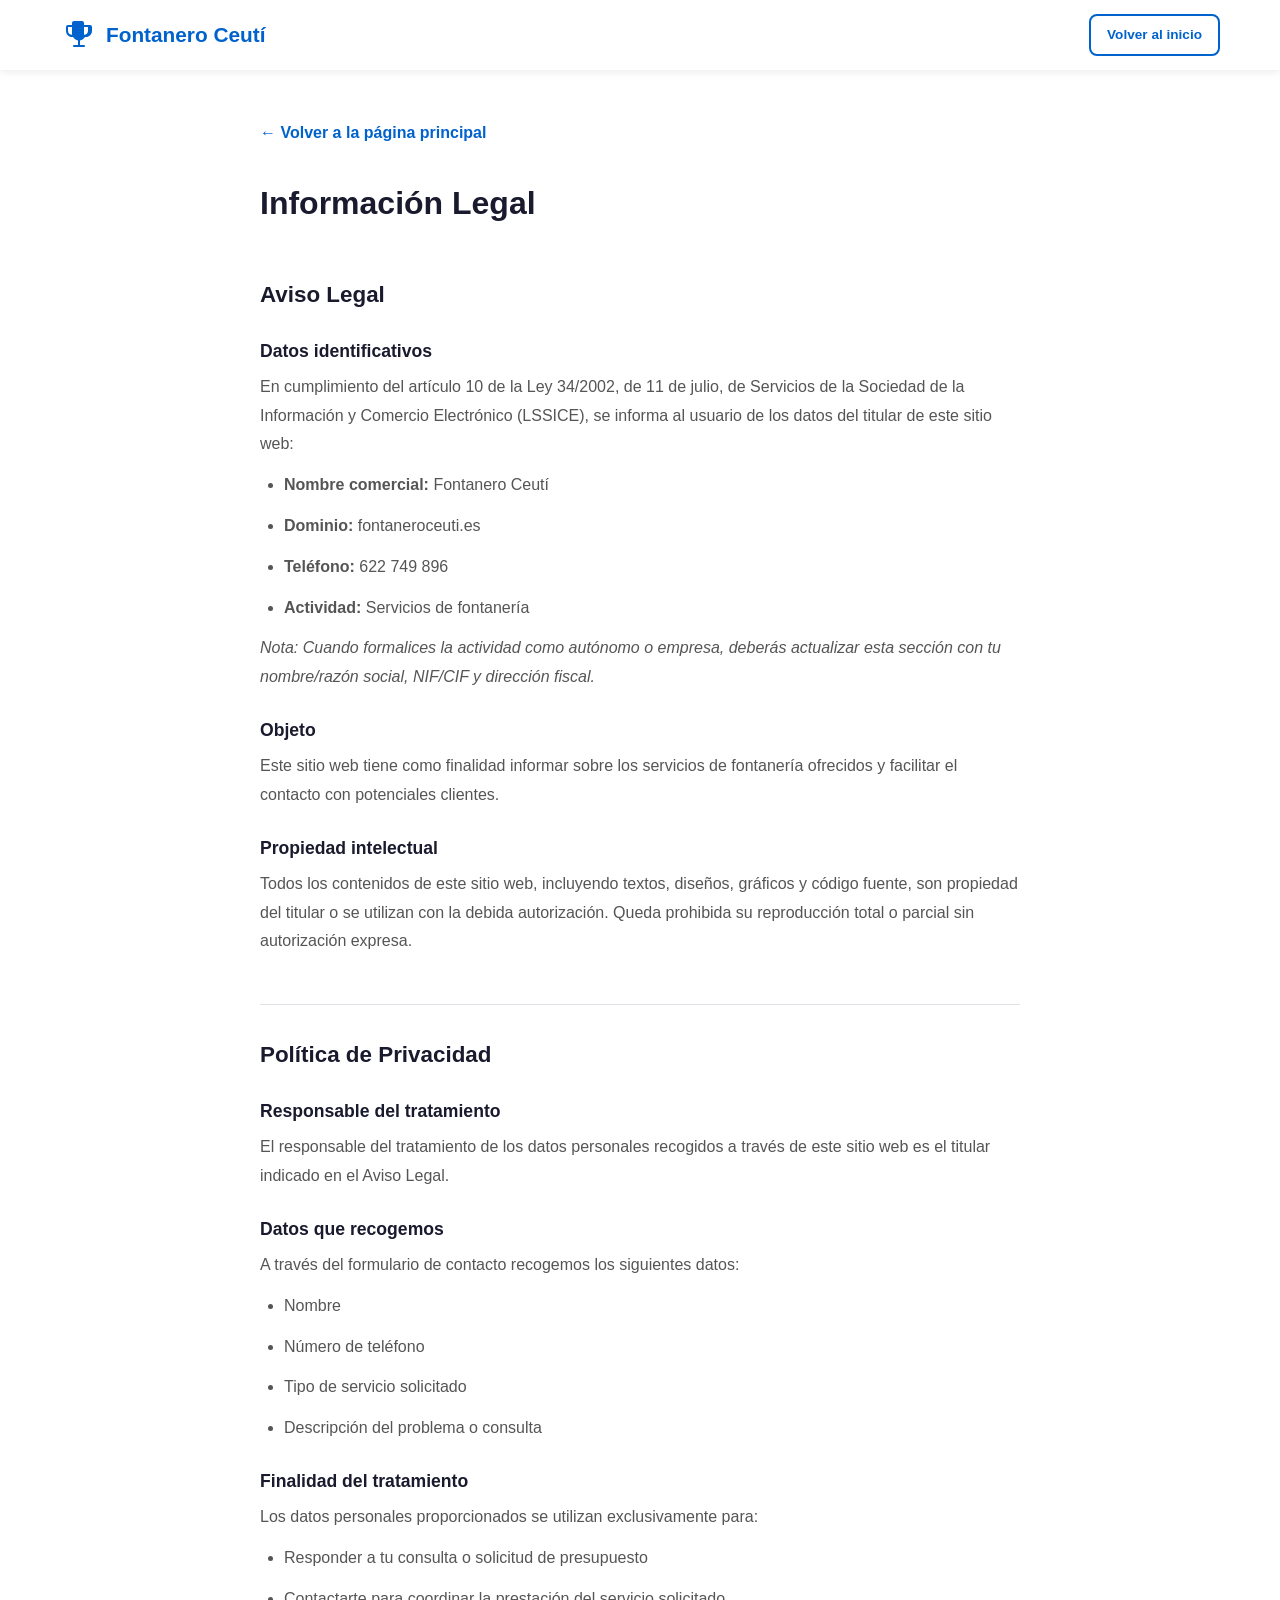
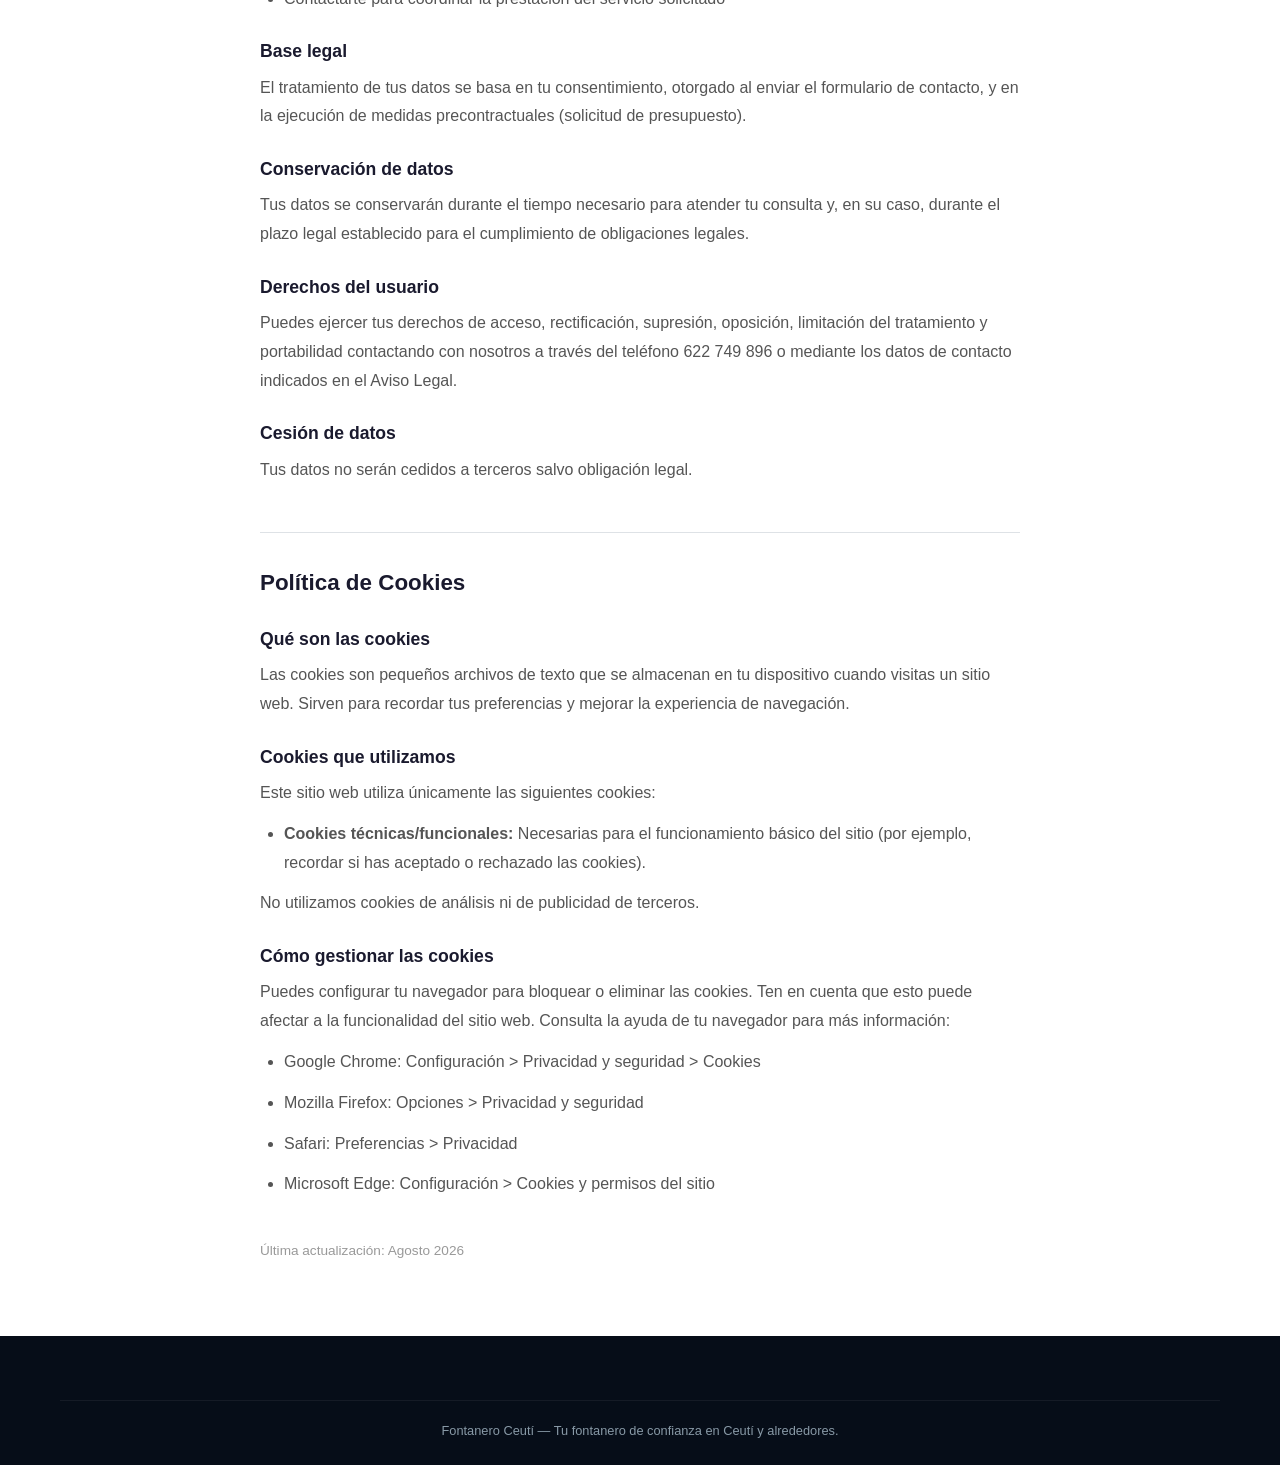
==== commit 3cb53e74: "Añadir fotos, sección FAQ y cambiar teléfono a 622 749 896 - Integrar 5 fotos profesionales (hero, c" ====
--- a/legal.html
+++ b/legal.html
@@ -45,7 +45,7 @@
     <ul>
       <li><strong>Nombre comercial:</strong> Fontanero Ceutí</li>
       <li><strong>Dominio:</strong> fontaneroceuti.es</li>
-      <li><strong>Teléfono:</strong> 655 072 638</li>
+      <li><strong>Teléfono:</strong> 622 749 896</li>
       <li><strong>Actividad:</strong> Servicios de fontanería</li>
     </ul>
     <p><em>Nota: Cuando formalices la actividad como autónomo o empresa, deberás actualizar esta sección con tu nombre/razón social, NIF/CIF y dirección fiscal.</em></p>
@@ -85,7 +85,7 @@
     <p>Tus datos se conservarán durante el tiempo necesario para atender tu consulta y, en su caso, durante el plazo legal establecido para el cumplimiento de obligaciones legales.</p>
 
     <h3>Derechos del usuario</h3>
-    <p>Puedes ejercer tus derechos de acceso, rectificación, supresión, oposición, limitación del tratamiento y portabilidad contactando con nosotros a través del teléfono 655 072 638 o mediante los datos de contacto indicados en el Aviso Legal.</p>
+    <p>Puedes ejercer tus derechos de acceso, rectificación, supresión, oposición, limitación del tratamiento y portabilidad contactando con nosotros a través del teléfono 622 749 896 o mediante los datos de contacto indicados en el Aviso Legal.</p>
 
     <h3>Cesión de datos</h3>
     <p>Tus datos no serán cedidos a terceros salvo obligación legal.</p>
--- a/css/styles.css
+++ b/css/styles.css
@@ -271,7 +271,7 @@
   display: flex;
   align-items: center;
   margin-top: var(--header-h);
-  background: url('../img/Plumber_working_on_copper_pipes_202608010024.jpeg') center/cover no-repeat;
+  background: url('../img/hero-fontanero.jpeg') center/cover no-repeat;
   overflow: hidden;
 }
 
@@ -588,13 +588,15 @@
 }
 
 .about__image {
-  background: linear-gradient(135deg, var(--primary-light) 0%, #d0e2f7 100%);
   border-radius: var(--radius-lg);
+  overflow: hidden;
   height: 400px;
-  display: flex;
-  align-items: center;
-  justify-content: center;
-  font-size: 5rem;
+}
+
+.about__image img {
+  width: 100%;
+  height: 100%;
+  object-fit: cover;
 }
 
 /* --- Zona de cobertura --- */
@@ -949,6 +951,101 @@
   transform: translateY(0);
 }
 
+/* --- Obra info imagen --- */
+.obra-info__image {
+  border-radius: 12px;
+  margin-bottom: 20px;
+  width: 100%;
+  height: 200px;
+  object-fit: cover;
+}
+
+/* --- FAQ --- */
+.faq-grid {
+  display: grid;
+  grid-template-columns: 1fr 350px;
+  gap: 40px;
+  align-items: start;
+}
+
+.faq-image {
+  border-radius: var(--radius-lg);
+  overflow: hidden;
+  position: sticky;
+  top: calc(var(--header-h) + 20px);
+}
+
+.faq-image img {
+  width: 100%;
+  height: auto;
+}
+
+.faq-list {
+  max-width: 800px;
+}
+
+.faq-item {
+  background: #fff;
+  border: 1px solid var(--border);
+  border-radius: var(--radius);
+  margin-bottom: 12px;
+  overflow: hidden;
+  transition: all var(--transition);
+}
+
+.faq-item:hover {
+  border-color: var(--primary);
+}
+
+.faq-item[open] {
+  box-shadow: var(--shadow);
+  border-color: var(--primary);
+}
+
+.faq-item__question {
+  padding: 20px 24px;
+  font-weight: 700;
+  font-size: 1rem;
+  cursor: pointer;
+  list-style: none;
+  display: flex;
+  justify-content: space-between;
+  align-items: center;
+  gap: 16px;
+}
+
+.faq-item__question::-webkit-details-marker {
+  display: none;
+}
+
+.faq-item__question::after {
+  content: '+';
+  font-size: 1.5rem;
+  font-weight: 300;
+  color: var(--primary);
+  flex-shrink: 0;
+  transition: transform var(--transition);
+}
+
+.faq-item[open] .faq-item__question::after {
+  content: '\2212';
+}
+
+.faq-item__answer {
+  padding: 0 24px 20px;
+}
+
+.faq-item__answer p {
+  color: var(--text-light);
+  line-height: 1.7;
+  font-size: 0.95rem;
+}
+
+.faq-item__answer a {
+  color: var(--primary);
+  font-weight: 600;
+}
+
 /* ============================================
    RESPONSIVE
    ============================================ */
@@ -996,8 +1093,16 @@
 
   .obra-grid,
   .about-grid,
-  .contact-grid {
+  .contact-grid,
+  .faq-grid {
     grid-template-columns: 1fr;
+  }
+
+  .faq-image {
+    position: static;
+    max-width: 400px;
+    margin: 0 auto;
+    order: -1;
   }
 
   .stats {
